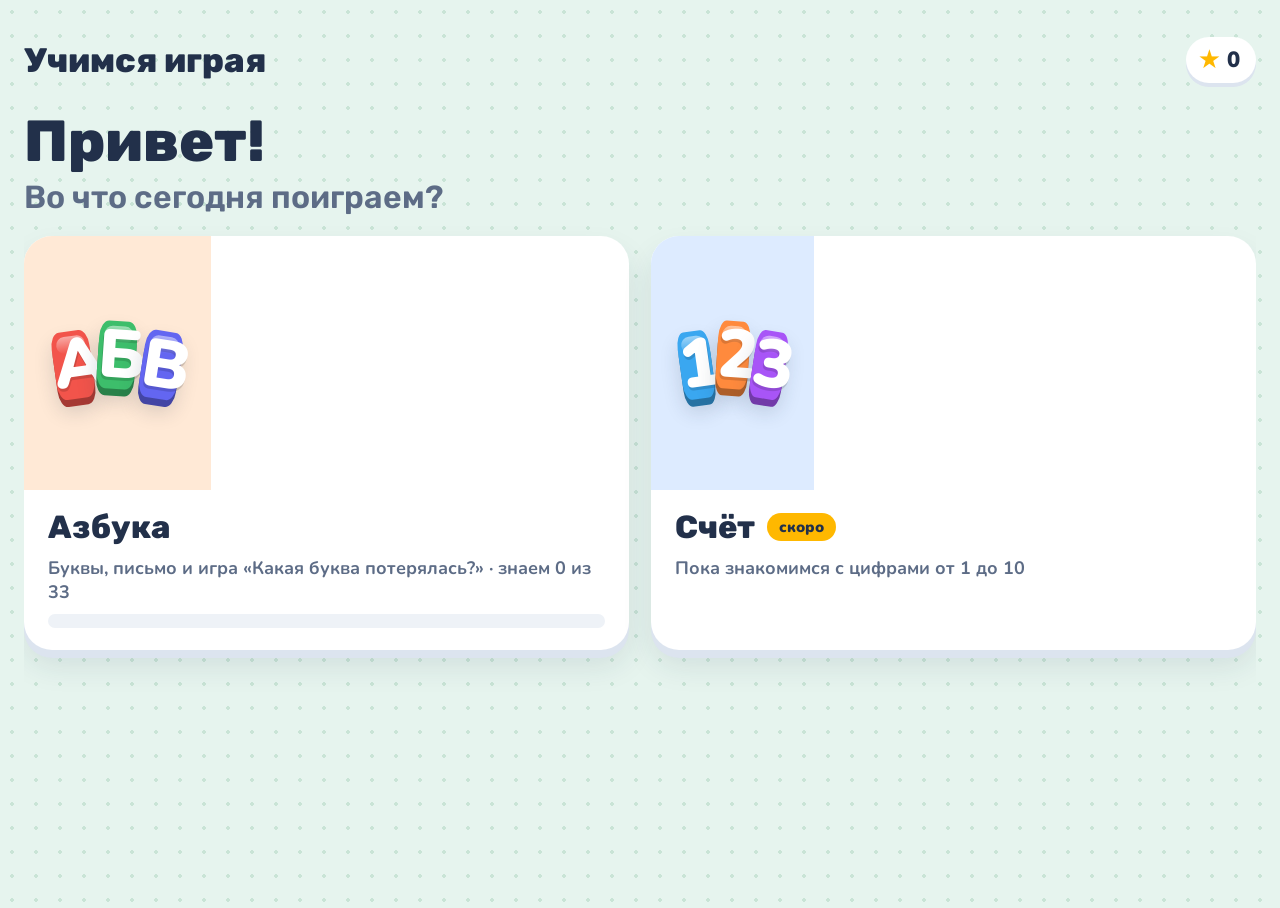
==== index.html @ 495a184b "Первая версия: раздел «Азбука» и заготовка «Счёт» Co-Authored-By: Claude Opus 5.5 <noreply@anthropic" ====
<!DOCTYPE html>
<html lang="ru">
<head>
  <meta charset="utf-8">
  <meta name="viewport" content="width=device-width, initial-scale=1, viewport-fit=cover, user-scalable=no">
  <title>Учимся играя</title>
  <meta name="claude:viewport-fit-sides" content="cover">
  <meta name="description" content="Азбука и счёт для малышей: буквы, письмо пальчиком и игры">
  <meta name="theme-color" content="#E6F4EE">
  <meta name="apple-mobile-web-app-capable" content="yes">
  <meta name="mobile-web-app-capable" content="yes">
  <meta name="apple-mobile-web-app-title" content="Учимся">
  <meta name="apple-mobile-web-app-status-bar-style" content="default">
  <link rel="manifest" href="manifest.webmanifest">
  <link rel="icon" href="icons/icon.svg" type="image/svg+xml">
  <link rel="apple-touch-icon" href="icons/icon-192.png">
  <link rel="preconnect" href="https://fonts.googleapis.com">
  <link rel="preconnect" href="https://fonts.gstatic.com" crossorigin>
  <link rel="stylesheet" href="https://fonts.googleapis.com/css2?family=Nunito:wght@700;800;900&family=Rubik:wght@600;800&display=swap">
  <link rel="stylesheet" href="styles.css">
</head>
<body>
  <div id="app">
    <header class="bar">
      <button class="round-btn" id="back" aria-label="Назад" hidden></button>
      <h2 id="title">Учимся играя</h2>
      <div class="stars" id="stars" aria-label="Звёздочки"><span class="star">★</span><span id="stars-num">0</span></div>
    </header>
    <main id="view"></main>
  </div>
  <canvas id="confetti" aria-hidden="true"></canvas>
  <script src="js/alphabet.js"></script>
  <script src="js/math.js"></script>
  <script src="js/app.js"></script>
</body>
</html>
---- styles.css ----
/* Концепция: «магнитная доска» — буквы как цветные глянцевые магниты на мятной доске в точку.
   Одна светлая тема намеренно: детское приложение, яркое в любой системе. */
:root {
  --board: #E6F4EE;
  --board-dot: #C9E4D6;
  --paper: #FFFFFF;
  --ink: #22304A;
  --ink-soft: #5D6C86;
  --line: #DCE4EF;
  --gold: #FFB800;
  --good: #2FB463;
  --bad: #F2544B;
  --font-display: 'Rubik', 'Nunito', system-ui, sans-serif;
  --font-body: 'Nunito', system-ui, -apple-system, 'Segoe UI', sans-serif;
  --radius: 28px;
  color-scheme: light;
}

html, body { height: 100%; }
[hidden] { display: none !important; }
body {
  background: var(--board) radial-gradient(var(--board-dot) 1.6px, transparent 1.8px) 0 0 / 24px 24px;
  color: var(--ink);
  font-family: var(--font-body);
  font-size: 18px;
  overflow: hidden;
  touch-action: manipulation;
  -webkit-user-select: none;
  user-select: none;
  -webkit-tap-highlight-color: transparent;
}
button { font: inherit; color: inherit; border: 0; background: none; cursor: pointer; padding: 0; }
button:focus-visible { outline: 4px solid #3AA7F0; outline-offset: 4px; }

#app {
  height: 100%;
  display: flex;
  flex-direction: column;
  padding-left: max(16px, env(safe-area-inset-left, 0px));
  padding-right: max(16px, env(safe-area-inset-right, 0px));
  max-width: 1280px;
  margin: 0 auto;
}

/* ---------- верхняя панель ---------- */
.bar { display: flex; align-items: center; gap: 14px; padding-block: 14px 8px; min-height: 76px; }
.bar h2 { font-family: var(--font-display); font-weight: 800; font-size: clamp(24px, 3.4vw, 34px); margin: 0; flex: 1; min-width: 0; text-wrap: balance; }
.round-btn {
  width: 56px; height: 56px; flex: none; border-radius: 50%;
  background: var(--paper); display: grid; place-items: center;
  box-shadow: 0 4px 0 var(--line), 0 6px 14px rgba(34,48,74,.10);
  transition: transform .12s;
}
.round-btn:active { transform: translateY(3px); box-shadow: 0 1px 0 var(--line); }
.round-btn svg { width: 28px; height: 28px; }
.stars {
  display: flex; align-items: center; gap: 6px; padding: 8px 16px 8px 12px;
  background: var(--paper); border-radius: 999px; font-weight: 900; font-size: 22px;
  box-shadow: 0 4px 0 var(--line); font-variant-numeric: tabular-nums;
}
.stars .star { color: var(--gold); font-size: 26px; line-height: 1; }
.stars.bump { animation: bump .5s; }
@keyframes bump { 30% { transform: scale(1.25); } }

main#view { flex: 1; min-height: 0; overflow-y: auto; overflow-x: hidden; padding-bottom: 20px; -webkit-overflow-scrolling: touch; }

/* ---------- магнит ---------- */
.mag {
  --c: #F2544B;
  position: relative;
  display: inline-grid; place-items: center;
  background: var(--c); color: #fff;
  font-family: var(--font-body); font-weight: 900; line-height: 1;
  border-radius: 24%;
  box-shadow: 0 7px 0 color-mix(in srgb, var(--c) 68%, #000), 0 12px 20px rgba(34,48,74,.18);
  text-shadow: 0 3px 0 rgba(0,0,0,.14);
}
.mag::after {
  content: ""; position: absolute; left: 12%; right: 12%; top: 7%; height: 26%;
  border-radius: 999px; background: linear-gradient(rgba(255,255,255,.5), rgba(255,255,255,0));
  pointer-events: none;
}
button.mag { transition: transform .1s, box-shadow .1s; }
button.mag:active { transform: translateY(5px); box-shadow: 0 2px 0 color-mix(in srgb, var(--c) 68%, #000), 0 4px 8px rgba(34,48,74,.18); }

/* ---------- главная ---------- */
.home { display: flex; flex-direction: column; gap: 22px; padding-top: 6px; }
.hello { font-family: var(--font-display); font-weight: 800; font-size: clamp(34px, 5.5vw, 58px); margin: 0; line-height: 1.05; text-wrap: balance; }
.hello span { display: block; color: var(--ink-soft); font-size: .55em; font-weight: 600; margin-top: 8px; }
.sections { display: grid; grid-template-columns: repeat(auto-fit, minmax(300px, 1fr)); gap: 22px; }
.sec {
  background: var(--paper); border-radius: var(--radius); text-align: left;
  display: flex; flex-direction: column; overflow: hidden;
  box-shadow: 0 8px 0 var(--line), 0 16px 30px rgba(34,48,74,.10);
  transition: transform .12s;
}
.sec:active { transform: translateY(5px); }
.sec-art { display: flex; justify-content: center; align-items: center; gap: 4%; padding: 34px 20px 30px; min-height: 190px; }
.sec-abc .sec-art { background: #FFE9D6; }
.sec-math .sec-art { background: #DDEBFF; }
.sec-art .mag { width: 26%; max-width: 110px; aspect-ratio: 1; font-size: clamp(40px, 6vw, 68px); }
.sec-art .mag:nth-child(1) { transform: rotate(-8deg); }
.sec-art .mag:nth-child(2) { transform: translateY(-10px) rotate(4deg); }
.sec-art .mag:nth-child(3) { transform: rotate(9deg); }
.sec-text { padding: 18px 24px 22px; display: flex; flex-direction: column; gap: 10px; }
.sec-text b { font-family: var(--font-display); font-size: 32px; font-weight: 800; display: flex; align-items: center; gap: 12px; }
.sec-text small { color: var(--ink-soft); font-size: 18px; font-weight: 700; }
.badge { font-family: var(--font-body); font-size: 15px; font-weight: 900; background: var(--gold); color: var(--ink); padding: 4px 12px; border-radius: 999px; }
.meter { height: 14px; background: #EEF2F7; border-radius: 999px; overflow: hidden; }
.meter i { display: block; height: 100%; background: linear-gradient(90deg, #3DBE6B, #14B8A6); border-radius: 999px; }

/* ---------- сетка букв ---------- */
.abc-top { display: flex; flex-wrap: wrap; gap: 14px; align-items: center; justify-content: space-between; margin-bottom: 22px; }
.abc-top p { margin: 0; color: var(--ink-soft); font-weight: 700; }
.pill-btn {
  display: inline-flex; align-items: center; gap: 10px;
  padding: 14px 24px; border-radius: 999px; font-weight: 900; font-size: 20px;
  background: var(--c, #6366F1); color: #fff;
  box-shadow: 0 6px 0 color-mix(in srgb, var(--c, #6366F1) 65%, #000);
  transition: transform .1s, box-shadow .1s;
}
.pill-btn:active { transform: translateY(4px); box-shadow: 0 2px 0 color-mix(in srgb, var(--c, #6366F1) 65%, #000); }
.pill-btn.ghost { background: var(--paper); color: var(--ink); box-shadow: 0 6px 0 var(--line); }
.pill-btn svg { width: 26px; height: 26px; flex: none; }
.grid { display: grid; grid-template-columns: repeat(auto-fill, minmax(92px, 1fr)); gap: 22px 18px; padding: 4px 2px 12px; }
.tile { aspect-ratio: 1; width: 100%; font-size: clamp(40px, 6vw, 58px); }
.tile .st { position: absolute; bottom: -12px; left: 50%; transform: translateX(-50%); display: flex; gap: 1px; font-size: 15px; color: var(--gold); text-shadow: 0 1px 0 #fff, 0 -1px 0 #fff, 1px 0 0 #fff, -1px 0 0 #fff; z-index: 1; }

/* ---------- карточка буквы ---------- */
.card { display: flex; flex-direction: column; gap: 22px; min-height: 100%; }
.card-main { flex: 1; display: grid; grid-template-columns: minmax(0, 1fr) minmax(0, 1fr); gap: 24px; align-items: stretch; }
.big-mag { width: 100%; max-width: 420px; aspect-ratio: 1; justify-self: center; align-self: center; font-size: clamp(110px, 19vw, 230px); letter-spacing: -.02em; }
.big-mag { font-size: clamp(90px, 15vw, 190px); }
.big-mag .pair { display: flex; align-items: baseline; }
.big-mag small { font-size: .7em; }
.pic {
  background: var(--paper); border-radius: var(--radius); padding: 24px;
  display: flex; flex-direction: column; align-items: center; justify-content: center; gap: 12px;
  box-shadow: 0 8px 0 var(--line);
}
.emoji { font-size: clamp(110px, 18vw, 210px); line-height: 1.1; animation: pop .45s cubic-bezier(.3,1.6,.6,1); }
@keyframes pop { from { transform: scale(.4); opacity: .2; } }
.word { font-family: var(--font-body); font-weight: 900; font-size: clamp(40px, 6.5vw, 72px); letter-spacing: .02em; text-align: center; overflow-wrap: anywhere; }
.word mark { background: none; color: var(--c); }
.card-nav, .write-tools, .game-foot { display: flex; flex-wrap: wrap; justify-content: center; gap: 14px; }
.card-nav .round-btn { width: 72px; height: 72px; }

/* ---------- письмо ---------- */
.write { display: grid; grid-template-columns: 220px minmax(0, 1fr); gap: 22px; height: 100%; min-height: 460px; }
.write-side { display: flex; flex-direction: column; gap: 16px; align-items: stretch; }
.write-side .mag { width: 100%; aspect-ratio: 1.3; font-size: 84px; }
.seg { display: grid; grid-template-columns: 1fr 1fr; background: var(--paper); border-radius: 999px; padding: 5px; box-shadow: 0 4px 0 var(--line); }
.seg button { border-radius: 999px; padding: 10px; font-weight: 900; font-size: 24px; }
.seg button[aria-pressed="true"] { background: var(--ink); color: #fff; }
.crayons { display: flex; justify-content: space-between; gap: 8px; }
.crayon { width: 44px; height: 44px; border-radius: 50%; background: var(--c); box-shadow: 0 4px 0 color-mix(in srgb, var(--c) 65%, #000); }
.crayon[aria-pressed="true"] { outline: 4px solid var(--ink); outline-offset: 3px; }
.paper {
  position: relative; background: var(--paper); border-radius: var(--radius); overflow: hidden;
  box-shadow: 0 8px 0 var(--line), 0 16px 30px rgba(34,48,74,.08);
  min-height: 0;
}
.paper canvas { position: absolute; inset: 0; width: 100%; height: 100%; touch-action: none; }
.write-msg { font-weight: 800; font-size: 20px; text-align: center; color: var(--ink-soft); min-height: 2.6em; display: grid; place-items: center; text-wrap: balance; }
.write-msg.good { color: var(--good); }
.write-msg .big-stars { display: block; font-size: 34px; color: var(--gold); letter-spacing: 4px; }
.write-tools { flex-direction: column; margin-top: auto; }
.write-tools .pill-btn { justify-content: center; }

/* ---------- игра ---------- */
.game { display: flex; flex-direction: column; gap: 20px; align-items: center; min-height: 100%; }
.dots { display: flex; gap: 8px; flex-wrap: wrap; justify-content: center; }
.dots i { width: 16px; height: 16px; border-radius: 50%; background: #fff; box-shadow: inset 0 0 0 3px var(--line); }
.dots i.ok { background: var(--good); box-shadow: none; }
.dots i.miss { background: var(--gold); box-shadow: none; }
.dots i.now { box-shadow: inset 0 0 0 4px var(--ink); }
.q { background: var(--paper); border-radius: var(--radius); box-shadow: 0 8px 0 var(--line); padding: 20px 40px 26px; display: flex; flex-direction: column; align-items: center; gap: 6px; max-width: 100%; }
.q .emoji { font-size: clamp(96px, 15vw, 170px); }
.q .word { display: flex; align-items: center; gap: 4px; }
.hole { display: inline-grid; place-items: center; min-width: 1.05em; height: 1.15em; border-radius: 16px; border: 4px dashed #B9C4D6; color: #B9C4D6; }
.hole.filled { border-style: solid; border-color: var(--good); color: var(--good); }
.q-hint { color: var(--ink-soft); font-weight: 800; font-size: 20px; }
.options { display: grid; grid-template-columns: repeat(4, minmax(0, 120px)); gap: 20px; justify-content: center; width: 100%; }
.options .mag { width: 100%; aspect-ratio: 1; font-size: clamp(48px, 7vw, 72px); }
.options .mag.wrong { animation: shake .4s; opacity: .35; pointer-events: none; }
.options .mag.right { animation: bump .5s; }
@keyframes shake { 20%, 60% { transform: translateX(-10px); } 40%, 80% { transform: translateX(10px); } }
.result { text-align: center; display: flex; flex-direction: column; gap: 16px; align-items: center; padding-top: 4vh; }
.result h3 { font-family: var(--font-display); font-size: clamp(40px, 7vw, 64px); margin: 0; }
.result .big-stars { font-size: 72px; color: var(--gold); letter-spacing: 8px; }
.result .big-stars .off { color: #D7DEE8; }
.result p { margin: 0; font-size: 22px; font-weight: 800; color: var(--ink-soft); }

/* ---------- счёт (заготовка) ---------- */
.math { display: flex; flex-direction: column; gap: 22px; }
.math p { margin: 0; font-size: 22px; font-weight: 700; color: var(--ink-soft); max-width: 40ch; }
.num-row { display: grid; grid-template-columns: repeat(5, minmax(0, 1fr)); gap: 22px; max-width: 760px; }
.num-row .mag { aspect-ratio: 1; width: 100%; font-size: clamp(44px, 7vw, 76px); }
.count-show { min-height: 90px; font-size: 52px; letter-spacing: 6px; text-align: center; max-width: 760px; overflow-wrap: anywhere; }

/* ---------- салют ---------- */
#confetti { position: fixed; inset: 0; width: 100%; height: 100%; pointer-events: none; z-index: 50; }

/* ---------- узкие экраны и портрет ---------- */
@media (max-width: 760px) {
  .card-main { grid-template-columns: 1fr; }
  .big-mag { max-width: 240px; }
  .write { grid-template-columns: 1fr; grid-template-rows: auto minmax(340px, 1fr); }
  .write-side { display: grid; grid-template-columns: auto 1fr; gap: 12px; align-items: center; }
  .write-side .mag { width: 96px; aspect-ratio: 1; font-size: 56px; grid-row: span 2; }
  .write-tools { flex-direction: row; grid-column: 1 / -1; }
  .write-msg { grid-column: 1 / -1; min-height: 1.4em; }
  .options { grid-template-columns: repeat(2, minmax(0, 130px)); }
  .num-row { grid-template-columns: repeat(5, minmax(0, 1fr)); gap: 12px; }
}
@media (prefers-reduced-motion: reduce) {
  *, *::before, *::after { animation: none !important; transition: none !important; }
}
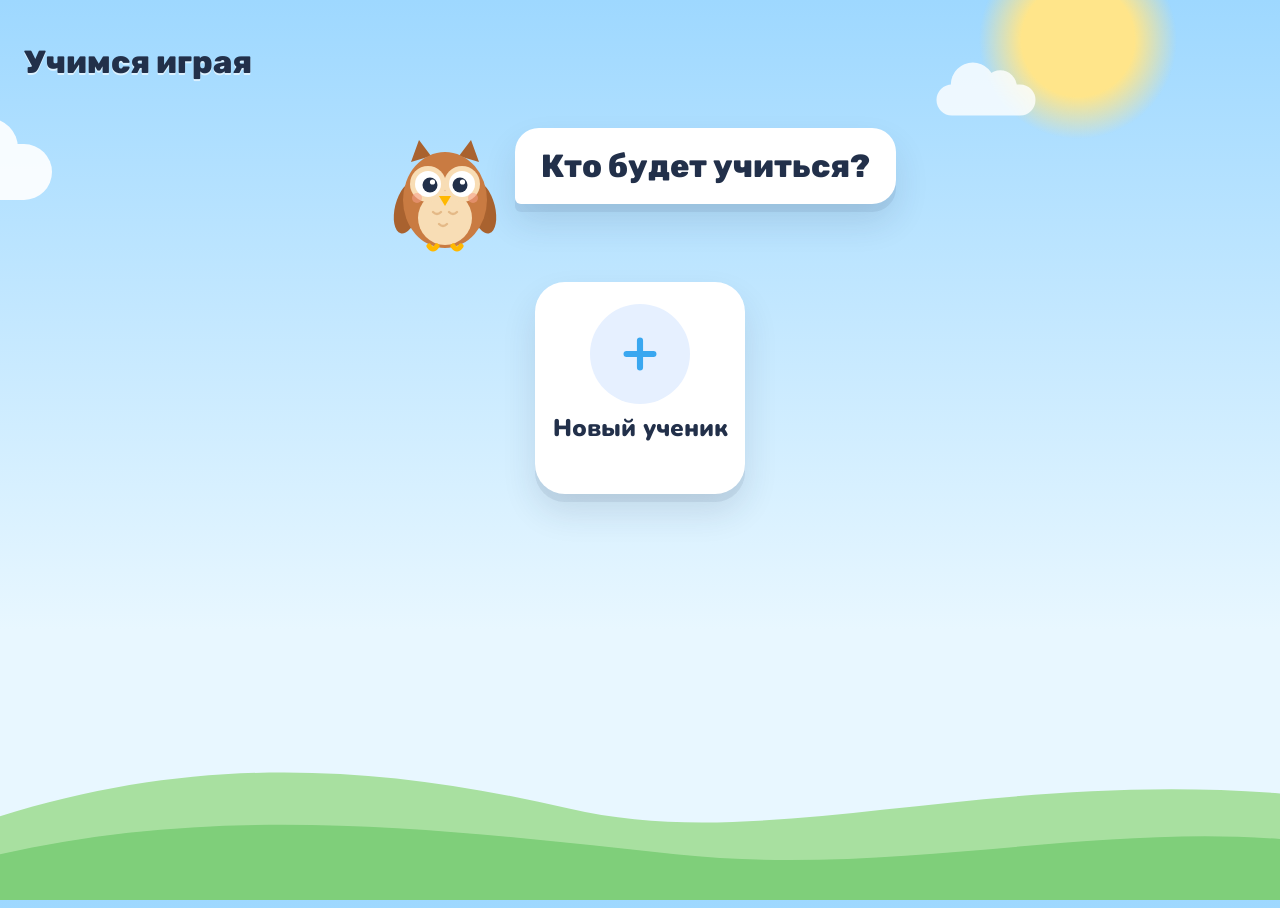
==== commit b3c3174b: "Версия 2: уроки по шагам, профили детей, новый дизайн, подготовка к озвучке - Вход по имени ребёнка," ====
--- a/index.html
+++ b/index.html
@@ -6,7 +6,7 @@
   <title>Учимся играя</title>
   <meta name="claude:viewport-fit-sides" content="cover">
   <meta name="description" content="Азбука и счёт для малышей: буквы, письмо пальчиком и игры">
-  <meta name="theme-color" content="#E6F4EE">
+  <meta name="theme-color" content="#BEE6FF">
   <meta name="apple-mobile-web-app-capable" content="yes">
   <meta name="mobile-web-app-capable" content="yes">
   <meta name="apple-mobile-web-app-title" content="Учимся">
@@ -20,17 +20,27 @@
   <link rel="stylesheet" href="styles.css">
 </head>
 <body>
+  <div class="sky" aria-hidden="true">
+    <span class="sun"></span>
+    <span class="cloud c1"></span><span class="cloud c2"></span><span class="cloud c3"></span>
+    <svg class="hills" viewBox="0 0 1440 260" preserveAspectRatio="none">
+      <path d="M0 150 C220 70 420 80 640 140 C860 200 1100 90 1440 120 L1440 260 L0 260 Z" fill="#A8E0A0"/>
+      <path d="M0 200 C260 130 520 170 760 200 C1000 230 1220 160 1440 180 L1440 260 L0 260 Z" fill="#7FCF7A"/>
+    </svg>
+  </div>
   <div id="app">
     <header class="bar">
       <button class="round-btn" id="back" aria-label="Назад" hidden></button>
       <h2 id="title">Учимся играя</h2>
-      <div class="stars" id="stars" aria-label="Звёздочки"><span class="star">★</span><span id="stars-num">0</span></div>
+      <div class="prog" id="prog" hidden><i></i></div>
+      <button class="who" id="who" aria-label="Для родителей" hidden></button>
+      <div class="stars" id="stars" aria-label="Звёздочки" hidden><span class="star">★</span><span id="stars-num">0</span></div>
     </header>
     <main id="view"></main>
   </div>
   <canvas id="confetti" aria-hidden="true"></canvas>
-  <script src="js/alphabet.js"></script>
-  <script src="js/math.js"></script>
+  <script src="js/data.js"></script>
+  <script src="js/voice.js"></script>
   <script src="js/app.js"></script>
 </body>
 </html>
--- a/styles.css
+++ b/styles.css
@@ -1,25 +1,27 @@
-/* Концепция: «магнитная доска» — буквы как цветные глянцевые магниты на мятной доске в точку.
+/* Концепция: «солнечная полянка». Небо, облака и холмы на фоне, буквы — глянцевые магниты,
+   совёнок-помощник подсказывает, уроки идут тропинкой по карте.
    Одна светлая тема намеренно: детское приложение, яркое в любой системе. */
 :root {
-  --board: #E6F4EE;
-  --board-dot: #C9E4D6;
+  --sky-top: #9ED8FF;
+  --sky-bottom: #E8F7FF;
   --paper: #FFFFFF;
   --ink: #22304A;
   --ink-soft: #5D6C86;
-  --line: #DCE4EF;
+  --line: #D9E3F0;
   --gold: #FFB800;
   --good: #2FB463;
   --bad: #F2544B;
   --font-display: 'Rubik', 'Nunito', system-ui, sans-serif;
   --font-body: 'Nunito', system-ui, -apple-system, 'Segoe UI', sans-serif;
-  --radius: 28px;
+  --radius: 30px;
+  --shadow: 0 8px 0 rgba(34, 48, 74, .08), 0 18px 34px rgba(34, 48, 74, .12);
   color-scheme: light;
 }
 
 html, body { height: 100%; }
 [hidden] { display: none !important; }
 body {
-  background: var(--board) radial-gradient(var(--board-dot) 1.6px, transparent 1.8px) 0 0 / 24px 24px;
+  background: linear-gradient(var(--sky-top), var(--sky-bottom) 70%);
   color: var(--ink);
   font-family: var(--font-body);
   font-size: 18px;
@@ -30,188 +32,283 @@
   -webkit-tap-highlight-color: transparent;
 }
 button { font: inherit; color: inherit; border: 0; background: none; cursor: pointer; padding: 0; }
-button:focus-visible { outline: 4px solid #3AA7F0; outline-offset: 4px; }
+button:disabled { opacity: .35; cursor: default; }
+button:focus-visible, input:focus-visible { outline: 4px solid #3AA7F0; outline-offset: 4px; }
+
+/* ---------- фон: небо ---------- */
+.sky { position: fixed; inset: 0; z-index: 0; pointer-events: none; overflow: hidden; }
+.sun { position: absolute; top: -60px; right: 8%; width: 200px; height: 200px; border-radius: 50%; background: radial-gradient(#FFE58A 40%, rgba(255, 229, 138, 0) 70%); }
+.cloud { position: absolute; width: 180px; height: 56px; background: #fff; border-radius: 999px; opacity: .9; animation: drift 60s linear infinite; }
+.cloud::before, .cloud::after { content: ""; position: absolute; background: #fff; border-radius: 50%; }
+.cloud::before { width: 80px; height: 80px; left: 26px; top: -40px; }
+.cloud::after { width: 60px; height: 60px; left: 86px; top: -26px; }
+.c1 { top: 16%; left: -10%; }
+.c2 { top: 36%; left: 40%; transform: scale(.7); animation-duration: 80s; animation-delay: -30s; opacity: .7; }
+.c3 { top: 8%; left: 70%; transform: scale(.55); animation-duration: 95s; animation-delay: -60s; opacity: .8; }
+@keyframes drift { from { translate: -20vw 0; } to { translate: 120vw 0; } }
+.hills { position: absolute; left: 0; bottom: 0; width: 100%; height: 22vh; min-height: 120px; }
 
 #app {
+  position: relative; z-index: 1;
   height: 100%;
-  display: flex;
-  flex-direction: column;
+  display: flex; flex-direction: column;
   padding-left: max(16px, env(safe-area-inset-left, 0px));
   padding-right: max(16px, env(safe-area-inset-right, 0px));
-  max-width: 1280px;
-  margin: 0 auto;
+  max-width: 1240px; margin: 0 auto;
 }
 
 /* ---------- верхняя панель ---------- */
-.bar { display: flex; align-items: center; gap: 14px; padding-block: 14px 8px; min-height: 76px; }
-.bar h2 { font-family: var(--font-display); font-weight: 800; font-size: clamp(24px, 3.4vw, 34px); margin: 0; flex: 1; min-width: 0; text-wrap: balance; }
+.bar { display: flex; align-items: center; gap: 12px; padding-block: 14px 8px; min-height: 80px; }
+.bar h2 { font-family: var(--font-display); font-weight: 800; font-size: clamp(22px, 3.2vw, 32px); margin: 0; flex: 1; min-width: 0; text-wrap: balance; text-shadow: 0 2px 0 rgba(255, 255, 255, .6); }
 .round-btn {
-  width: 56px; height: 56px; flex: none; border-radius: 50%;
+  width: 58px; height: 58px; flex: none; border-radius: 50%;
   background: var(--paper); display: grid; place-items: center;
-  box-shadow: 0 4px 0 var(--line), 0 6px 14px rgba(34,48,74,.10);
+  box-shadow: 0 5px 0 var(--line), 0 8px 16px rgba(34, 48, 74, .12);
   transition: transform .12s;
 }
-.round-btn:active { transform: translateY(3px); box-shadow: 0 1px 0 var(--line); }
+.round-btn:active { transform: translateY(3px); box-shadow: 0 2px 0 var(--line); }
 .round-btn svg { width: 28px; height: 28px; }
-.stars {
-  display: flex; align-items: center; gap: 6px; padding: 8px 16px 8px 12px;
-  background: var(--paper); border-radius: 999px; font-weight: 900; font-size: 22px;
-  box-shadow: 0 4px 0 var(--line); font-variant-numeric: tabular-nums;
-}
+.prog { flex: 1; height: 22px; background: rgba(255, 255, 255, .7); border-radius: 999px; overflow: hidden; box-shadow: inset 0 2px 0 rgba(34, 48, 74, .08); }
+.prog i { display: block; height: 100%; width: 0; border-radius: 999px; transition: width .4s cubic-bezier(.3, 1.4, .6, 1); box-shadow: inset 0 -4px 0 rgba(0, 0, 0, .12), inset 0 4px 0 rgba(255, 255, 255, .35); }
+.who { display: flex; align-items: center; gap: 8px; padding: 6px 16px 6px 6px; background: var(--paper); border-radius: 999px; box-shadow: 0 4px 0 var(--line); font-weight: 900; max-width: 34vw; }
+.who .ava { width: 44px; height: 44px; border-radius: 50%; background: #FFF1D6; display: grid; place-items: center; font-size: 28px; flex: none; }
+.who-name { overflow: hidden; text-overflow: ellipsis; white-space: nowrap; }
+.stars { display: flex; align-items: center; gap: 6px; padding: 10px 16px 10px 12px; background: var(--paper); border-radius: 999px; font-weight: 900; font-size: 22px; box-shadow: 0 4px 0 var(--line); font-variant-numeric: tabular-nums; }
 .stars .star { color: var(--gold); font-size: 26px; line-height: 1; }
 .stars.bump { animation: bump .5s; }
 @keyframes bump { 30% { transform: scale(1.25); } }
 
-main#view { flex: 1; min-height: 0; overflow-y: auto; overflow-x: hidden; padding-bottom: 20px; -webkit-overflow-scrolling: touch; }
+main#view { flex: 1; min-height: 0; overflow-y: auto; overflow-x: hidden; padding-bottom: 24px; -webkit-overflow-scrolling: touch; }
 
 /* ---------- магнит ---------- */
 .mag {
   --c: #F2544B;
-  position: relative;
-  display: inline-grid; place-items: center;
+  position: relative; display: inline-grid; place-items: center;
   background: var(--c); color: #fff;
   font-family: var(--font-body); font-weight: 900; line-height: 1;
   border-radius: 24%;
-  box-shadow: 0 7px 0 color-mix(in srgb, var(--c) 68%, #000), 0 12px 20px rgba(34,48,74,.18);
-  text-shadow: 0 3px 0 rgba(0,0,0,.14);
-}
-.mag::after {
-  content: ""; position: absolute; left: 12%; right: 12%; top: 7%; height: 26%;
-  border-radius: 999px; background: linear-gradient(rgba(255,255,255,.5), rgba(255,255,255,0));
-  pointer-events: none;
-}
-button.mag { transition: transform .1s, box-shadow .1s; }
-button.mag:active { transform: translateY(5px); box-shadow: 0 2px 0 color-mix(in srgb, var(--c) 68%, #000), 0 4px 8px rgba(34,48,74,.18); }
-
-/* ---------- главная ---------- */
-.home { display: flex; flex-direction: column; gap: 22px; padding-top: 6px; }
-.hello { font-family: var(--font-display); font-weight: 800; font-size: clamp(34px, 5.5vw, 58px); margin: 0; line-height: 1.05; text-wrap: balance; }
-.hello span { display: block; color: var(--ink-soft); font-size: .55em; font-weight: 600; margin-top: 8px; }
-.sections { display: grid; grid-template-columns: repeat(auto-fit, minmax(300px, 1fr)); gap: 22px; }
-.sec {
-  background: var(--paper); border-radius: var(--radius); text-align: left;
-  display: flex; flex-direction: column; overflow: hidden;
-  box-shadow: 0 8px 0 var(--line), 0 16px 30px rgba(34,48,74,.10);
-  transition: transform .12s;
-}
-.sec:active { transform: translateY(5px); }
-.sec-art { display: flex; justify-content: center; align-items: center; gap: 4%; padding: 34px 20px 30px; min-height: 190px; }
-.sec-abc .sec-art { background: #FFE9D6; }
-.sec-math .sec-art { background: #DDEBFF; }
-.sec-art .mag { width: 26%; max-width: 110px; aspect-ratio: 1; font-size: clamp(40px, 6vw, 68px); }
-.sec-art .mag:nth-child(1) { transform: rotate(-8deg); }
-.sec-art .mag:nth-child(2) { transform: translateY(-10px) rotate(4deg); }
-.sec-art .mag:nth-child(3) { transform: rotate(9deg); }
-.sec-text { padding: 18px 24px 22px; display: flex; flex-direction: column; gap: 10px; }
-.sec-text b { font-family: var(--font-display); font-size: 32px; font-weight: 800; display: flex; align-items: center; gap: 12px; }
-.sec-text small { color: var(--ink-soft); font-size: 18px; font-weight: 700; }
-.badge { font-family: var(--font-body); font-size: 15px; font-weight: 900; background: var(--gold); color: var(--ink); padding: 4px 12px; border-radius: 999px; }
-.meter { height: 14px; background: #EEF2F7; border-radius: 999px; overflow: hidden; }
-.meter i { display: block; height: 100%; background: linear-gradient(90deg, #3DBE6B, #14B8A6); border-radius: 999px; }
-
-/* ---------- сетка букв ---------- */
-.abc-top { display: flex; flex-wrap: wrap; gap: 14px; align-items: center; justify-content: space-between; margin-bottom: 22px; }
-.abc-top p { margin: 0; color: var(--ink-soft); font-weight: 700; }
+  box-shadow: 0 7px 0 color-mix(in srgb, var(--c) 68%, #000), 0 12px 20px rgba(34, 48, 74, .2);
+  text-shadow: 0 3px 0 rgba(0, 0, 0, .14);
+}
+.mag::after { content: ""; position: absolute; left: 12%; right: 12%; top: 7%; height: 26%; border-radius: 999px; background: linear-gradient(rgba(255, 255, 255, .5), rgba(255, 255, 255, 0)); pointer-events: none; }
+button.mag { transition: transform .1s, box-shadow .1s, opacity .2s; }
+button.mag:active { transform: translateY(5px); box-shadow: 0 2px 0 color-mix(in srgb, var(--c) 68%, #000), 0 4px 8px rgba(34, 48, 74, .18); }
+.mag.wrong { animation: shake .4s; opacity: .3; pointer-events: none; }
+.mag.right { animation: bump .5s; }
+.mag.used { opacity: .25; pointer-events: none; }
+@keyframes shake { 20%, 60% { transform: translateX(-10px); } 40%, 80% { transform: translateX(10px); } }
+
+/* ---------- кнопки ---------- */
 .pill-btn {
-  display: inline-flex; align-items: center; gap: 10px;
+  display: inline-flex; align-items: center; justify-content: center; gap: 10px;
   padding: 14px 24px; border-radius: 999px; font-weight: 900; font-size: 20px;
   background: var(--c, #6366F1); color: #fff;
-  box-shadow: 0 6px 0 color-mix(in srgb, var(--c, #6366F1) 65%, #000);
+  box-shadow: 0 6px 0 color-mix(in srgb, var(--c, #6366F1) 65%, #000), 0 10px 18px rgba(34, 48, 74, .14);
   transition: transform .1s, box-shadow .1s;
 }
 .pill-btn:active { transform: translateY(4px); box-shadow: 0 2px 0 color-mix(in srgb, var(--c, #6366F1) 65%, #000); }
-.pill-btn.ghost { background: var(--paper); color: var(--ink); box-shadow: 0 6px 0 var(--line); }
+.pill-btn.big { padding: 18px 32px; font-size: 24px; }
+.pill-btn.ghost { background: var(--paper); color: var(--ink); box-shadow: 0 6px 0 var(--line), 0 10px 18px rgba(34, 48, 74, .1); }
 .pill-btn svg { width: 26px; height: 26px; flex: none; }
-.grid { display: grid; grid-template-columns: repeat(auto-fill, minmax(92px, 1fr)); gap: 22px 18px; padding: 4px 2px 12px; }
-.tile { aspect-ratio: 1; width: 100%; font-size: clamp(40px, 6vw, 58px); }
-.tile .st { position: absolute; bottom: -12px; left: 50%; transform: translateX(-50%); display: flex; gap: 1px; font-size: 15px; color: var(--gold); text-shadow: 0 1px 0 #fff, 0 -1px 0 #fff, 1px 0 0 #fff, -1px 0 0 #fff; z-index: 1; }
-
-/* ---------- карточка буквы ---------- */
+.pill-btn:disabled { filter: grayscale(.6); }
+
+/* ---------- совёнок ---------- */
+.helper { display: flex; align-items: flex-end; gap: 10px; }
+.owl { width: 82px; height: 86px; flex: none; animation: hop 3.2s ease-in-out infinite; transform-origin: 50% 100%; }
+.owl .eyes { animation: blink 4.5s infinite; transform-origin: 60px 52px; }
+@keyframes hop { 0%, 80%, 100% { transform: translateY(0); } 88% { transform: translateY(-8px) rotate(-3deg); } }
+@keyframes blink { 0%, 94%, 100% { transform: scaleY(1); } 97% { transform: scaleY(.1); } }
+.bubble {
+  position: relative; background: var(--paper); padding: 14px 20px; border-radius: 24px 24px 24px 6px;
+  font-weight: 800; font-size: clamp(19px, 2.4vw, 24px); line-height: 1.25; box-shadow: var(--shadow); margin-bottom: 30px; text-wrap: balance;
+}
+.helper.big .owl { width: 120px; height: 124px; }
+.helper.big .bubble { font-size: clamp(22px, 3.2vw, 32px); font-family: var(--font-display); padding: 18px 26px; margin-bottom: 52px; }
+
+/* ---------- профили ---------- */
+.profiles, .new-kid { display: flex; flex-direction: column; gap: 26px; padding-top: 2vh; align-items: center; }
+.kid-grid { display: grid; grid-template-columns: repeat(auto-fit, minmax(170px, 210px)); justify-content: center; gap: 22px; width: 100%; max-width: 900px; }
+.kid { background: var(--paper); border-radius: var(--radius); padding: 22px 12px 18px; display: flex; flex-direction: column; align-items: center; gap: 8px; box-shadow: var(--shadow); transition: transform .12s; }
+.kid:active { transform: translateY(4px); }
+.kid-ava { width: 100px; height: 100px; border-radius: 50%; background: #FFF1D6; display: grid; place-items: center; font-size: 62px; }
+.kid b { font-size: 24px; font-weight: 900; max-width: 100%; overflow: hidden; text-overflow: ellipsis; }
+.kid small { color: var(--gold); font-weight: 900; font-size: 18px; }
+.kid.add .kid-ava { background: #E6F0FF; color: #3AA7F0; }
+.kid.add .kid-ava svg { width: 46px; height: 46px; }
+.panel { background: var(--paper); border-radius: var(--radius); padding: 26px; box-shadow: var(--shadow); width: 100%; max-width: 640px; display: flex; flex-direction: column; gap: 16px; }
+.panel label, .panel .label { font-family: var(--font-display); font-weight: 800; font-size: 24px; }
+#kid-name { font: 900 30px var(--font-body); color: var(--ink); padding: 14px 20px; border: 3px solid var(--line); border-radius: 20px; width: 100%; box-sizing: border-box; -webkit-user-select: text; user-select: text; }
+#kid-name:focus { border-color: #3AA7F0; outline: none; }
+.ava-grid { display: grid; grid-template-columns: repeat(5, 1fr); gap: 12px; }
+.ava-pick { aspect-ratio: 1; border-radius: 50%; background: #F3F6FA; font-size: clamp(34px, 6vw, 48px); display: grid; place-items: center; }
+.ava-pick[aria-pressed="true"] { background: #FFF1D6; outline: 4px solid var(--gold); }
+.note { color: var(--ink-soft); font-weight: 700; font-size: 16px; margin: 0; text-align: center; }
+
+/* ---------- карта ---------- */
+.map { display: flex; flex-direction: column; gap: 28px; padding-bottom: 18vh; }
+.hero { display: flex; flex-wrap: wrap; align-items: flex-end; justify-content: space-between; gap: 18px; }
+.hero-actions { display: flex; flex-wrap: wrap; gap: 14px; margin-bottom: 30px; }
+.stage { background: rgba(255, 255, 255, .55); border-radius: 36px; padding: 18px 18px 26px; backdrop-filter: blur(6px); -webkit-backdrop-filter: blur(6px); }
+.stage-head { display: flex; align-items: center; justify-content: space-between; gap: 12px; flex-wrap: wrap; }
+.stage-head h3 { margin: 0; font-family: var(--font-display); font-size: clamp(26px, 3.6vw, 36px); color: var(--c); text-shadow: 0 2px 0 #fff; }
+.stage-count { display: inline-flex; align-items: center; gap: 6px; background: var(--paper); padding: 6px 14px; border-radius: 999px; font-weight: 900; color: var(--ink-soft); }
+.stage-count svg { width: 18px; height: 18px; }
+.stage.locked { filter: saturate(.35); }
+.path { position: relative; display: flex; flex-direction: column; align-items: center; gap: 30px; padding: 26px 0 6px; }
+.trail { position: absolute; inset: 0; width: 100%; height: 100%; overflow: visible; pointer-events: none; }
+.trail-bg { fill: none; stroke: rgba(255, 255, 255, .9); stroke-width: 26; stroke-linecap: round; }
+.trail-dash { fill: none; stroke: color-mix(in srgb, var(--c) 45%, #fff); stroke-width: 6; stroke-dasharray: 2 16; stroke-linecap: round; }
+.node-wrap { position: relative; display: flex; flex-direction: column; align-items: center; gap: 6px; transform: translateX(calc(var(--x) * 1vw)); }
+.node {
+  position: relative; width: 104px; height: 104px; border-radius: 50%;
+  background: var(--c); color: #fff; display: grid; place-items: center;
+  box-shadow: 0 8px 0 color-mix(in srgb, var(--c) 65%, #000), 0 14px 22px rgba(34, 48, 74, .2);
+  transition: transform .1s;
+}
+.node::after { content: ""; position: absolute; left: 18%; right: 18%; top: 8%; height: 26%; border-radius: 999px; background: linear-gradient(rgba(255, 255, 255, .5), rgba(255, 255, 255, 0)); }
+.node:active { transform: translateY(5px); }
+.nlabel { font-weight: 900; font-size: 24px; letter-spacing: .02em; text-shadow: 0 2px 0 rgba(0, 0, 0, .15); padding: 0 8px; line-height: 1; }
+.node.math .nlabel { font-size: 22px; }
+.node.done { background: color-mix(in srgb, var(--c) 85%, #fff); }
+.node.off { background: #D3DBE6; color: #8D9AB0; box-shadow: 0 8px 0 #B5C0CF; }
+.node.off svg { width: 34px; height: 34px; }
+.node.cur { animation: pulse 1.6s ease-in-out infinite; }
+@keyframes pulse { 0%, 100% { box-shadow: 0 8px 0 color-mix(in srgb, var(--c) 65%, #000), 0 0 0 0 color-mix(in srgb, var(--c) 50%, transparent); } 50% { box-shadow: 0 8px 0 color-mix(in srgb, var(--c) 65%, #000), 0 0 0 18px color-mix(in srgb, var(--c) 0%, transparent); } }
+.node.wiggle { animation: shake .4s; }
+.nstars { height: 22px; color: var(--gold); font-size: 20px; letter-spacing: 2px; text-shadow: 0 2px 0 #fff; }
+.nstars .off { color: rgba(34, 48, 74, .18); }
+.here { position: absolute; right: 100%; top: -6px; margin-right: 6px; }
+.here .owl { width: 70px; height: 74px; }
+
+/* ---------- шаг урока ---------- */
+.step { display: flex; flex-direction: column; align-items: center; gap: 26px; min-height: 100%; }
+.step > .speaker, .step > .q { margin-top: 2vh; }
+.step > .helper { align-self: flex-start; }
 .card { display: flex; flex-direction: column; gap: 22px; min-height: 100%; }
-.card-main { flex: 1; display: grid; grid-template-columns: minmax(0, 1fr) minmax(0, 1fr); gap: 24px; align-items: stretch; }
-.big-mag { width: 100%; max-width: 420px; aspect-ratio: 1; justify-self: center; align-self: center; font-size: clamp(110px, 19vw, 230px); letter-spacing: -.02em; }
-.big-mag { font-size: clamp(90px, 15vw, 190px); }
+.card-main { width: 100%; flex: 1; display: grid; grid-template-columns: minmax(0, 1fr) minmax(0, 1fr); gap: 24px; align-items: stretch; }
+.big-mag { width: 100%; max-width: 400px; aspect-ratio: 1; justify-self: center; align-self: center; font-size: clamp(90px, 14vw, 180px); }
 .big-mag .pair { display: flex; align-items: baseline; }
 .big-mag small { font-size: .7em; }
-.pic {
-  background: var(--paper); border-radius: var(--radius); padding: 24px;
-  display: flex; flex-direction: column; align-items: center; justify-content: center; gap: 12px;
-  box-shadow: 0 8px 0 var(--line);
-}
-.emoji { font-size: clamp(110px, 18vw, 210px); line-height: 1.1; animation: pop .45s cubic-bezier(.3,1.6,.6,1); }
+.pic { background: var(--paper); border-radius: var(--radius); padding: 24px; display: flex; flex-direction: column; align-items: center; justify-content: center; gap: 10px; box-shadow: var(--shadow); }
+.emoji { font-size: clamp(100px, 16vw, 190px); line-height: 1.1; animation: pop .45s cubic-bezier(.3, 1.6, .6, 1); }
 @keyframes pop { from { transform: scale(.4); opacity: .2; } }
-.word { font-family: var(--font-body); font-weight: 900; font-size: clamp(40px, 6.5vw, 72px); letter-spacing: .02em; text-align: center; overflow-wrap: anywhere; }
+.word { font-weight: 900; font-size: clamp(38px, 6vw, 68px); letter-spacing: .02em; text-align: center; overflow-wrap: anywhere; }
 .word mark { background: none; color: var(--c); }
-.card-nav, .write-tools, .game-foot { display: flex; flex-wrap: wrap; justify-content: center; gap: 14px; }
+.card-nav { display: flex; flex-wrap: wrap; justify-content: center; gap: 14px; }
 .card-nav .round-btn { width: 72px; height: 72px; }
-
-/* ---------- письмо ---------- */
-.write { display: grid; grid-template-columns: 220px minmax(0, 1fr); gap: 22px; height: 100%; min-height: 460px; }
-.write-side { display: flex; flex-direction: column; gap: 16px; align-items: stretch; }
-.write-side .mag { width: 100%; aspect-ratio: 1.3; font-size: 84px; }
+.speaker { width: 130px; height: 130px; border-radius: 50%; background: #3AA7F0; color: #fff; display: grid; place-items: center; box-shadow: 0 8px 0 #2479B3, 0 14px 24px rgba(34, 48, 74, .2); animation: pulse-s 2s infinite; }
+.speaker svg { width: 64px; height: 64px; }
+.speaker:active { transform: translateY(5px); }
+@keyframes pulse-s { 50% { transform: scale(1.06); } }
+.options { display: grid; grid-template-columns: repeat(4, minmax(0, 150px)); gap: 22px; justify-content: center; width: 100%; }
+.options .mag { width: 100%; aspect-ratio: 1; font-size: clamp(48px, 7vw, 76px); }
+.options.syl { grid-template-columns: repeat(3, minmax(0, 190px)); }
+.options .mag.wide { aspect-ratio: 1.4; font-size: clamp(42px, 6vw, 64px); border-radius: 28px; }
+.q { background: var(--paper); border-radius: var(--radius); box-shadow: var(--shadow); padding: 20px 40px 26px; display: flex; flex-direction: column; align-items: center; gap: 6px; max-width: 100%; }
+.q .emoji { font-size: clamp(90px, 14vw, 160px); }
+.q .word { display: flex; align-items: center; gap: 4px; }
+.hole { display: inline-grid; place-items: center; min-width: 1.05em; height: 1.15em; border-radius: 16px; border: 4px dashed #B9C4D6; color: #B9C4D6; }
+.hole.filled { border-style: solid; border-color: var(--good); color: var(--good); }
+.slots { display: flex; align-items: center; gap: 10px; }
+.slot { min-width: 2.2em; height: 1.4em; display: inline-grid; place-items: center; border-radius: 18px; border: 4px dashed #B9C4D6; font-weight: 900; font-size: clamp(40px, 6vw, 60px); padding: 0 10px; }
+.slot.filled { border-style: solid; border-color: var(--good); color: var(--good); animation: bump .4s; }
+.dash { font-size: 40px; font-weight: 900; color: #B9C4D6; }
+.dots { display: flex; gap: 8px; flex-wrap: wrap; justify-content: center; }
+.dots i { width: 16px; height: 16px; border-radius: 50%; background: #fff; box-shadow: inset 0 0 0 3px var(--line); }
+.dots i.ok { background: var(--good); box-shadow: none; }
+.dots i.miss { background: var(--gold); box-shadow: none; }
+.dots i.now { box-shadow: inset 0 0 0 4px var(--ink); }
+
+/* слияние букв */
+.merge { position: relative; width: min(100%, 640px); height: 260px; display: flex; align-items: flex-end; justify-content: space-between; padding: 0 10px 20px; }
+.merge .mag { width: 150px; height: 150px; font-size: 96px; z-index: 1; transition: transform .8s cubic-bezier(.5, -0.2, .4, 1.3), opacity .3s; }
+.merge .hill { position: absolute; left: 150px; right: 150px; bottom: 90px; height: 70px; width: calc(100% - 300px); }
+.merge.joined .m1, .merge.joined .m2 { opacity: 0; }
+.syl-done { position: absolute; left: 50%; bottom: 20px; transform: translateX(-50%) scale(.3); opacity: 0; background: var(--paper); border-radius: 36px; padding: 14px 34px; font-weight: 900; font-size: 120px; line-height: 1; box-shadow: var(--shadow); transition: transform .45s cubic-bezier(.3, 1.6, .6, 1), opacity .2s; }
+.merge.joined .syl-done { transform: translateX(-50%) scale(1); opacity: 1; }
+.merge.joined .hill { opacity: 0; }
+
+/* письмо */
+.trace-wrap { width: 100%; flex: 1; display: grid; grid-template-columns: minmax(0, 1fr) 220px; gap: 22px; min-height: 440px; }
+.paper { position: relative; background: var(--paper); border-radius: var(--radius); overflow: hidden; box-shadow: var(--shadow); min-height: 0; }
+.paper canvas { position: absolute; inset: 0; width: 100%; height: 100%; touch-action: none; }
+.trace-tools { display: flex; flex-direction: column; gap: 14px; justify-content: flex-end; }
+.write-msg { font-weight: 800; font-size: 20px; text-align: center; color: var(--ink-soft); min-height: 2.4em; display: grid; place-items: center; text-wrap: balance; }
+.write-msg.good { color: var(--good); }
+.big-stars { display: block; font-size: 64px; color: var(--gold); letter-spacing: 6px; text-shadow: 0 3px 0 #fff; }
+.write-msg .big-stars { font-size: 38px; }
+.big-stars .off { color: rgba(34, 48, 74, .15); }
 .seg { display: grid; grid-template-columns: 1fr 1fr; background: var(--paper); border-radius: 999px; padding: 5px; box-shadow: 0 4px 0 var(--line); }
 .seg button { border-radius: 999px; padding: 10px; font-weight: 900; font-size: 24px; }
 .seg button[aria-pressed="true"] { background: var(--ink); color: #fff; }
 .crayons { display: flex; justify-content: space-between; gap: 8px; }
 .crayon { width: 44px; height: 44px; border-radius: 50%; background: var(--c); box-shadow: 0 4px 0 color-mix(in srgb, var(--c) 65%, #000); }
 .crayon[aria-pressed="true"] { outline: 4px solid var(--ink); outline-offset: 3px; }
-.paper {
-  position: relative; background: var(--paper); border-radius: var(--radius); overflow: hidden;
-  box-shadow: 0 8px 0 var(--line), 0 16px 30px rgba(34,48,74,.08);
-  min-height: 0;
-}
-.paper canvas { position: absolute; inset: 0; width: 100%; height: 100%; touch-action: none; }
-.write-msg { font-weight: 800; font-size: 20px; text-align: center; color: var(--ink-soft); min-height: 2.6em; display: grid; place-items: center; text-wrap: balance; }
-.write-msg.good { color: var(--good); }
-.write-msg .big-stars { display: block; font-size: 34px; color: var(--gold); letter-spacing: 4px; }
-.write-tools { flex-direction: column; margin-top: auto; }
-.write-tools .pill-btn { justify-content: center; }
-
-/* ---------- игра ---------- */
-.game { display: flex; flex-direction: column; gap: 20px; align-items: center; min-height: 100%; }
-.dots { display: flex; gap: 8px; flex-wrap: wrap; justify-content: center; }
-.dots i { width: 16px; height: 16px; border-radius: 50%; background: #fff; box-shadow: inset 0 0 0 3px var(--line); }
-.dots i.ok { background: var(--good); box-shadow: none; }
-.dots i.miss { background: var(--gold); box-shadow: none; }
-.dots i.now { box-shadow: inset 0 0 0 4px var(--ink); }
-.q { background: var(--paper); border-radius: var(--radius); box-shadow: 0 8px 0 var(--line); padding: 20px 40px 26px; display: flex; flex-direction: column; align-items: center; gap: 6px; max-width: 100%; }
-.q .emoji { font-size: clamp(96px, 15vw, 170px); }
-.q .word { display: flex; align-items: center; gap: 4px; }
-.hole { display: inline-grid; place-items: center; min-width: 1.05em; height: 1.15em; border-radius: 16px; border: 4px dashed #B9C4D6; color: #B9C4D6; }
-.hole.filled { border-style: solid; border-color: var(--good); color: var(--good); }
-.q-hint { color: var(--ink-soft); font-weight: 800; font-size: 20px; }
-.options { display: grid; grid-template-columns: repeat(4, minmax(0, 120px)); gap: 20px; justify-content: center; width: 100%; }
-.options .mag { width: 100%; aspect-ratio: 1; font-size: clamp(48px, 7vw, 72px); }
-.options .mag.wrong { animation: shake .4s; opacity: .35; pointer-events: none; }
-.options .mag.right { animation: bump .5s; }
-@keyframes shake { 20%, 60% { transform: translateX(-10px); } 40%, 80% { transform: translateX(10px); } }
-.result { text-align: center; display: flex; flex-direction: column; gap: 16px; align-items: center; padding-top: 4vh; }
-.result h3 { font-family: var(--font-display); font-size: clamp(40px, 7vw, 64px); margin: 0; }
-.result .big-stars { font-size: 72px; color: var(--gold); letter-spacing: 8px; }
-.result .big-stars .off { color: #D7DEE8; }
-.result p { margin: 0; font-size: 22px; font-weight: 800; color: var(--ink-soft); }
-
-/* ---------- счёт (заготовка) ---------- */
-.math { display: flex; flex-direction: column; gap: 22px; }
-.math p { margin: 0; font-size: 22px; font-weight: 700; color: var(--ink-soft); max-width: 40ch; }
-.num-row { display: grid; grid-template-columns: repeat(5, minmax(0, 1fr)); gap: 22px; max-width: 760px; }
-.num-row .mag { aspect-ratio: 1; width: 100%; font-size: clamp(44px, 7vw, 76px); }
-.count-show { min-height: 90px; font-size: 52px; letter-spacing: 6px; text-align: center; max-width: 760px; overflow-wrap: anywhere; }
-
-/* ---------- салют ---------- */
+
+/* счёт */
+.num-learn { display: flex; align-items: center; justify-content: center; gap: 30px; flex-wrap: wrap; width: 100%; }
+.big-num { width: 190px; height: 190px; font-size: 130px; }
+.things { display: grid; grid-template-columns: repeat(var(--cols, 5), 92px); gap: 14px; background: var(--paper); border-radius: var(--radius); padding: 20px; box-shadow: var(--shadow); justify-content: center; }
+.thing { position: relative; width: 92px; height: 92px; display: grid; place-items: center; font-size: 62px; border-radius: 22px; transition: transform .15s; }
+.thing i { position: absolute; top: -6px; right: -6px; min-width: 34px; height: 34px; border-radius: 999px; background: var(--good); color: #fff; font: 900 20px var(--font-body); display: none; place-items: center; }
+.thing.counted { background: #E8F8EE; transform: scale(1.05); }
+.thing.counted i { display: grid; }
+.things.show .thing { animation: pop .4s cubic-bezier(.3, 1.6, .6, 1) both; }
+
+/* результат */
+.result { display: flex; flex-direction: column; align-items: center; gap: 22px; padding-top: 4vh; text-align: center; }
+
+/* все буквы */
+.abc-top { display: flex; flex-wrap: wrap; gap: 14px; align-items: center; justify-content: space-between; margin-bottom: 22px; }
+.abc-top p { margin: 0; color: var(--ink); font-weight: 800; background: rgba(255, 255, 255, .7); padding: 8px 16px; border-radius: 999px; }
+.grid { display: grid; grid-template-columns: repeat(auto-fill, minmax(92px, 1fr)); gap: 22px 18px; padding: 4px 2px 12px; }
+.tile { aspect-ratio: 1; width: 100%; font-size: clamp(40px, 6vw, 58px); }
+.tile .st { position: absolute; bottom: -12px; left: 50%; transform: translateX(-50%); font-size: 15px; color: var(--gold); text-shadow: 0 1px 0 #fff, 0 -1px 0 #fff, 1px 0 0 #fff, -1px 0 0 #fff; z-index: 1; white-space: nowrap; }
+
+/* родителям */
+.parents { display: flex; flex-direction: column; align-items: center; gap: 20px; padding-top: 10px; }
+.kid-line { display: flex; align-items: center; gap: 16px; }
+.kid-line .kid-ava { width: 72px; height: 72px; font-size: 44px; }
+.kid-line b { font-size: 26px; display: block; }
+.kid-line small { color: var(--ink-soft); font-weight: 700; font-size: 16px; }
+.meter-row { display: grid; grid-template-columns: 170px 1fr; align-items: center; gap: 12px; font-weight: 800; }
+.meter { height: 14px; background: #EEF2F7; border-radius: 999px; overflow: hidden; }
+.meter i { display: block; height: 100%; border-radius: 999px; }
+.panel.list { padding: 10px; gap: 4px; }
+.row-btn { display: flex; justify-content: space-between; align-items: center; text-align: left; padding: 16px 18px; border-radius: 18px; font-weight: 800; font-size: 19px; cursor: pointer; }
+.row-btn:active { background: #F3F6FA; }
+.row-btn.danger { color: var(--bad); }
+.toggle input { width: 28px; height: 28px; accent-color: #3DBE6B; }
+.confirm { display: flex; flex-wrap: wrap; align-items: center; gap: 12px; padding: 8px 18px 14px; font-weight: 800; }
+
 #confetti { position: fixed; inset: 0; width: 100%; height: 100%; pointer-events: none; z-index: 50; }
 
-/* ---------- узкие экраны и портрет ---------- */
-@media (max-width: 760px) {
+/* ---------- планшет в портрете и телефоны ---------- */
+@media (max-width: 820px) {
   .card-main { grid-template-columns: 1fr; }
-  .big-mag { max-width: 240px; }
-  .write { grid-template-columns: 1fr; grid-template-rows: auto minmax(340px, 1fr); }
-  .write-side { display: grid; grid-template-columns: auto 1fr; gap: 12px; align-items: center; }
-  .write-side .mag { width: 96px; aspect-ratio: 1; font-size: 56px; grid-row: span 2; }
-  .write-tools { flex-direction: row; grid-column: 1 / -1; }
-  .write-msg { grid-column: 1 / -1; min-height: 1.4em; }
+  .big-mag { max-width: 260px; }
+  .trace-wrap { grid-template-columns: 1fr; grid-template-rows: minmax(340px, 1fr) auto; }
+  .trace-tools { flex-direction: row; flex-wrap: wrap; justify-content: center; align-items: center; }
+  .trace-tools .write-msg { min-height: 1.4em; flex-basis: 100%; order: -1; }
+  .things { grid-template-columns: repeat(var(--cols, 5), 64px); gap: 8px; padding: 14px; }
+  .thing { width: 64px; height: 64px; font-size: 44px; }
+  .here { display: none; }
+}
+@media (max-width: 560px) {
   .options { grid-template-columns: repeat(2, minmax(0, 130px)); }
-  .num-row { grid-template-columns: repeat(5, minmax(0, 1fr)); gap: 12px; }
+  .options.syl { grid-template-columns: repeat(3, minmax(0, 1fr)); }
+  .merge { height: 200px; }
+  .merge .mag { width: 100px; height: 100px; font-size: 64px; }
+  .merge .hill { left: 100px; width: calc(100% - 200px); }
+  .syl-done { font-size: 80px; }
+  .owl { width: 64px; height: 68px; }
+  .helper.big .owl { width: 84px; height: 88px; }
+  .who-name { display: none; }
+  .who { padding-right: 6px; }
+  .things { grid-template-columns: repeat(var(--cols, 5), 52px); }
+  .thing { width: 52px; height: 52px; font-size: 36px; }
+  .big-num { width: 130px; height: 130px; font-size: 90px; }
+  .meter-row { grid-template-columns: 1fr; gap: 4px; }
 }
 @media (prefers-reduced-motion: reduce) {
   *, *::before, *::after { animation: none !important; transition: none !important; }
